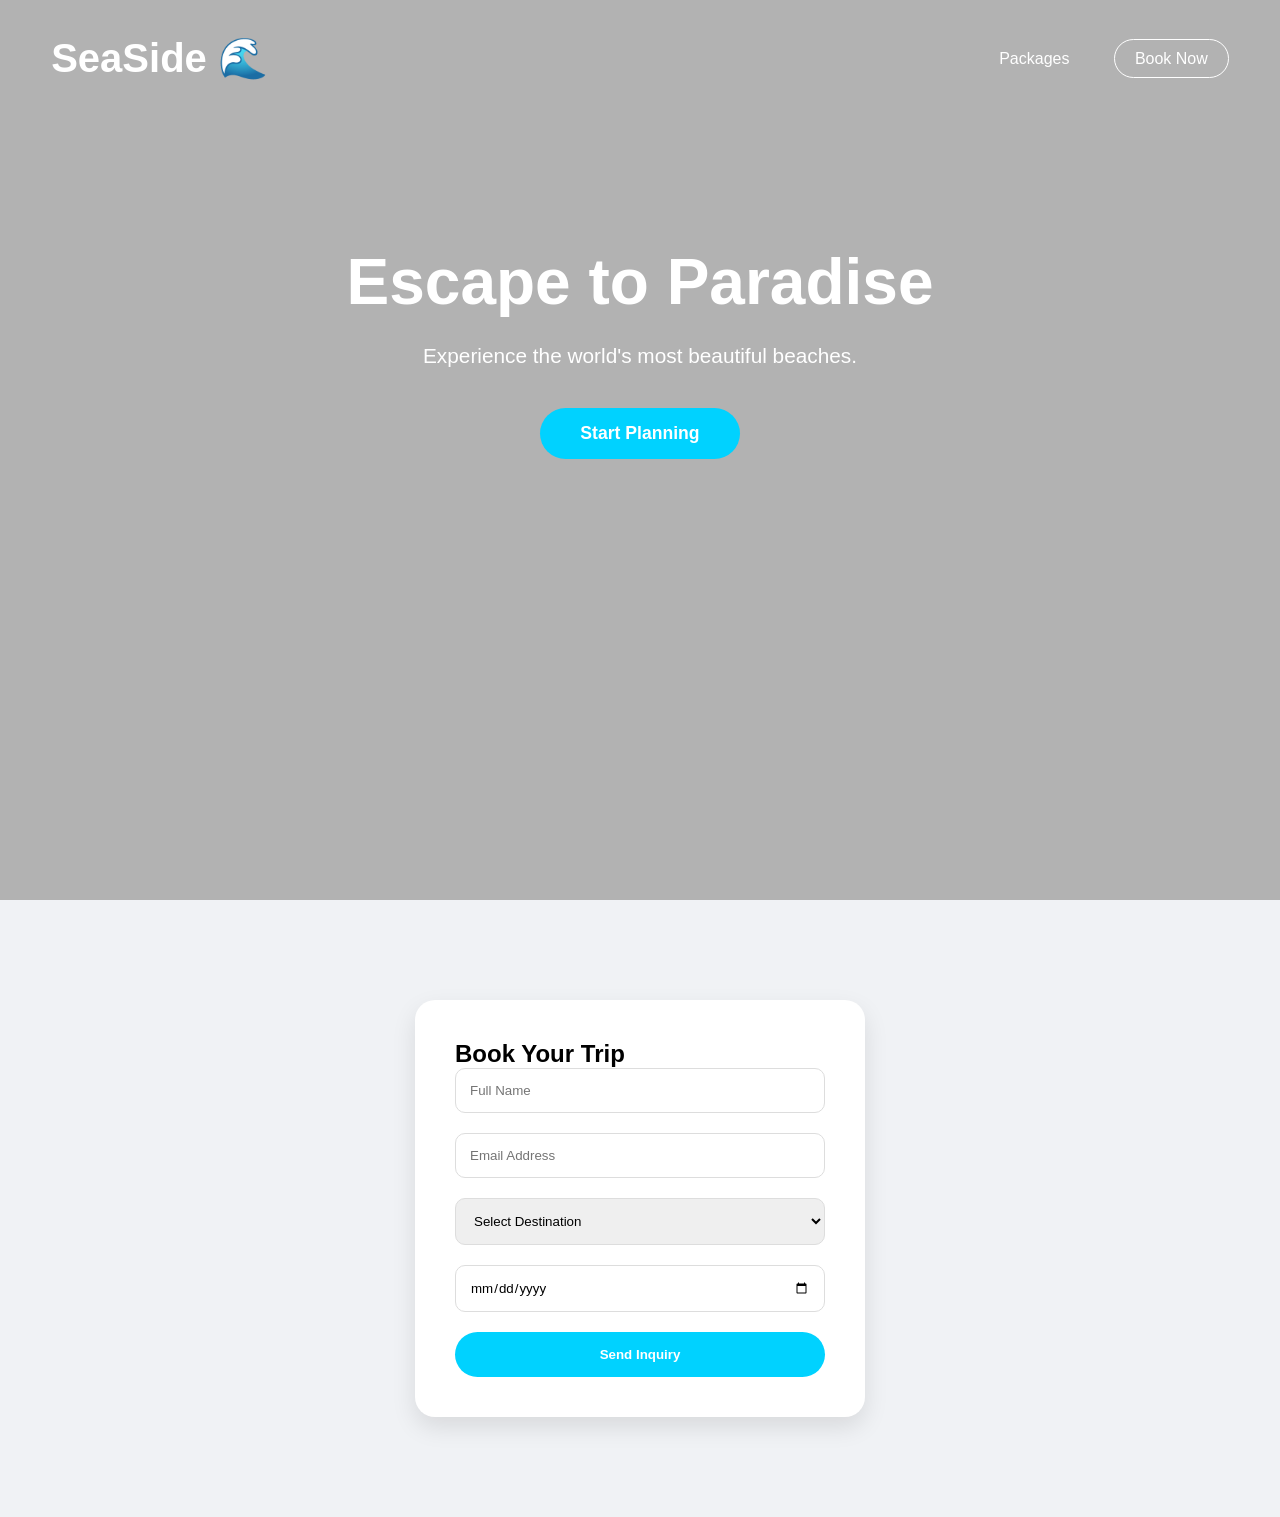
==== index.html @ 9da7e0d1 "Add files via upload" ====
<!DOCTYPE html>
<html lang="en">
<head>
    <meta charset="UTF-8">
    <meta name="viewport" content="width=device-width, initial-scale=1.0">
    <title>SeaSide Travels | Paradise Awaits</title>
    <link rel="stylesheet" href="style.css">
</head>
<body>

    <header class="hero">
        <nav>
            <div class="logo">SeaSide 🌊</div>
            <div class="nav-links">
                <a href="#" class="nav-item">Packages</a>
                <a href="javascript:void(0)" class="nav-book" onclick="scrollToBooking()">Book Now</a>
            </div>
        </nav>
        
        <div class="hero-content">
            <h1>Escape to Paradise</h1>
            <p class="hero-subtext">Experience the world's most beautiful beaches.</p>
            <button class="hero-btn" onclick="scrollToBooking()">Start Planning</button>
        </div>
    </header>

    <section class="booking-section" id="booking-form">
        <div class="form-card">
            <h2>Book Your Trip</h2>
            <form action="https://formsubmit.co/anshgarg845@gmail.com" method="POST">
                
                <input type="hidden" name="_template" value="table">
                <input type="hidden" name="_captcha" value="false">
                <input type="hidden" name="_next" value="https://anshgarg845-spec.github.io/SeaSide/thanks.html">

                <input type="text" name="name" placeholder="Full Name" required>
                <input type="email" name="email" placeholder="Email Address" required>
                
                <select name="destination" required>
                    <option value="" disabled selected>Select Destination</option>
                    <option value="Maldives">Maldives</option>
                    <option value="Bali">Bali</option>
                    <option value="Hawaii">Hawaii</option>
                </select>

                <input type="date" name="date" required>

                <button type="submit" class="submit-btn">Send Inquiry</button>
            </form>
        </div>
    </section>

    <script src="script.js"></script>
</body>
</html>
---- style.css ----
* {
    margin: 0;
    padding: 0;
    box-sizing: border-box;
    font-family: 'Arial', sans-serif;
}

.hero {
    height: 100vh;
    background: linear-gradient(rgba(0,0,0,0.3), rgba(0,0,0,0.3)), 
                url('https://images.unsplash.com/photo-1507525428034-b723cf961d3e?auto=format&fit=crop&w=1920&q=80');
    background-size: cover;
    background-position: center;
    color: white;
}

nav {
    display: flex;
    justify-content: space-between;
    padding: 35px 4%; /* Pushes logo more to the left corner */
    align-items: center;
}

.logo { 
    font-size: 2.5rem; /* Made bigger */
    font-weight: bold; 
}

/* Hover Effects for Nav */
.nav-links a {
    text-decoration: none;
    color: white;
    margin-left: 20px;
    padding: 10px 20px;
    border-radius: 25px;
    transition: 0.3s ease;
}

.nav-item:hover {
    background: rgba(255, 255, 255, 0.2);
}

.nav-book {
    border: 1px solid white;
}

.nav-book:hover {
    background: white;
    color: #333;
}

.hero-content {
    text-align: center;
    margin-top: 10%;
}

.hero-content h1 { font-size: 4rem; }

.hero-subtext {
    font-size: 1.3rem;
    margin-top: 25px; /* Gap between Paradise line and subtext */
    margin-bottom: 40px; /* Gap before the button */
}

/* Button Hover Effects */
.hero-btn, .submit-btn {
    background: #00d2ff;
    color: white;
    border: none;
    cursor: pointer;
    font-weight: bold;
    transition: 0.3s ease;
}

.hero-btn {
    padding: 15px 40px;
    border-radius: 35px;
    font-size: 1.1rem;
}

.hero-btn:hover, .submit-btn:hover {
    background: #00b8e6;
    transform: translateY(-3px);
    box-shadow: 0 10px 20px rgba(0,0,0,0.2);
}

.booking-section {
    background: #f0f2f5;
    padding: 100px 0;
    display: flex;
    justify-content: center;
}

.form-card {
    background: white;
    padding: 40px;
    border-radius: 20px;
    box-shadow: 0 10px 25px rgba(0,0,0,0.1);
    width: 90%;
    max-width: 450px;
}

input, select {
    width: 100%;
    padding: 14px;
    margin-bottom: 20px;
    border: 1px solid #ddd;
    border-radius: 10px;
}

.submit-btn {
    width: 100%;
    padding: 15px;
    border-radius: 30px;
}
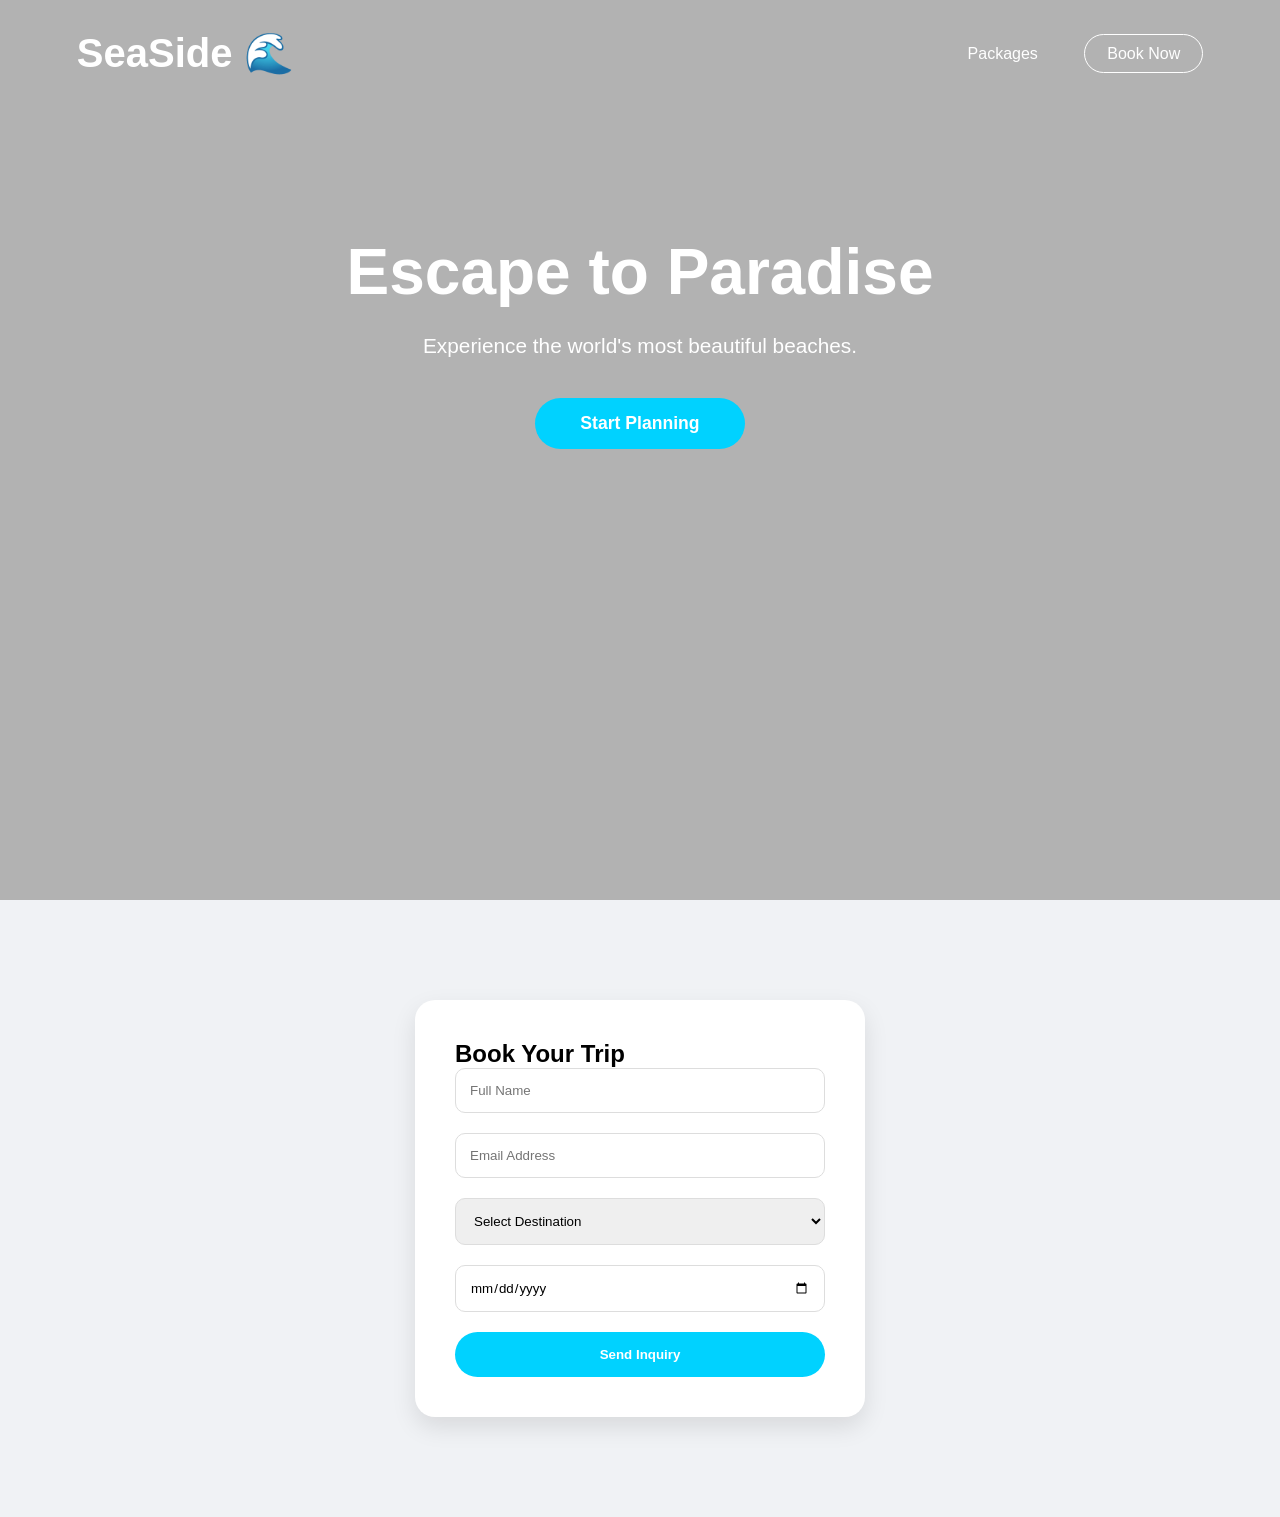
==== commit 9271c1a2: "Add files via upload" ====
--- a/index.html
+++ b/index.html
@@ -28,10 +28,9 @@
         <div class="form-card">
             <h2>Book Your Trip</h2>
             <form action="https://formsubmit.co/anshgarg845@gmail.com" method="POST">
-                
+                <input type="hidden" name="_next" value="https://anshgarg845-spec.github.io/SeaSide/thanks.html">
                 <input type="hidden" name="_template" value="table">
                 <input type="hidden" name="_captcha" value="false">
-                <input type="hidden" name="_next" value="https://anshgarg845-spec.github.io/SeaSide/thanks.html">
 
                 <input type="text" name="name" placeholder="Full Name" required>
                 <input type="email" name="email" placeholder="Email Address" required>
--- a/style.css
+++ b/style.css
@@ -5,6 +5,7 @@
     font-family: 'Arial', sans-serif;
 }
 
+/* Desktop Styles */
 .hero {
     height: 100vh;
     background: linear-gradient(rgba(0,0,0,0.3), rgba(0,0,0,0.3)), 
@@ -17,37 +18,28 @@
 nav {
     display: flex;
     justify-content: space-between;
-    padding: 35px 4%; /* Pushes logo more to the left corner */
+    padding: 30px 6%;
     align-items: center;
 }
 
 .logo { 
-    font-size: 2.5rem; /* Made bigger */
+    font-size: 2.5rem; 
     font-weight: bold; 
+    white-space: nowrap; /* Keeps text and emoji together */
 }
 
-/* Hover Effects for Nav */
 .nav-links a {
     text-decoration: none;
     color: white;
     margin-left: 20px;
-    padding: 10px 20px;
+    padding: 10px 22px;
     border-radius: 25px;
     transition: 0.3s ease;
 }
 
-.nav-item:hover {
-    background: rgba(255, 255, 255, 0.2);
-}
-
-.nav-book {
-    border: 1px solid white;
-}
-
-.nav-book:hover {
-    background: white;
-    color: #333;
-}
+.nav-item:hover { background: rgba(255, 255, 255, 0.2); }
+.nav-book { border: 1px solid white; }
+.nav-book:hover { background: white; color: #333; }
 
 .hero-content {
     text-align: center;
@@ -58,11 +50,9 @@
 
 .hero-subtext {
     font-size: 1.3rem;
-    margin-top: 25px; /* Gap between Paradise line and subtext */
-    margin-bottom: 40px; /* Gap before the button */
+    margin: 25px 0 40px 0;
 }
 
-/* Button Hover Effects */
 .hero-btn, .submit-btn {
     background: #00d2ff;
     color: white;
@@ -73,17 +63,14 @@
 }
 
 .hero-btn {
-    padding: 15px 40px;
+    padding: 15px 45px;
     border-radius: 35px;
     font-size: 1.1rem;
 }
 
-.hero-btn:hover, .submit-btn:hover {
-    background: #00b8e6;
-    transform: translateY(-3px);
-    box-shadow: 0 10px 20px rgba(0,0,0,0.2);
-}
+.hero-btn:hover { transform: translateY(-3px); }
 
+/* Booking Section */
 .booking-section {
     background: #f0f2f5;
     padding: 100px 0;
@@ -112,4 +99,37 @@
     width: 100%;
     padding: 15px;
     border-radius: 30px;
+}
+
+/* MOBILE FIXES */
+@media (max-width: 768px) {
+    nav {
+        flex-direction: column; /* Stacks items vertically */
+        gap: 20px;
+        padding: 20px 5%;
+    }
+
+    .logo {
+        font-size: 2rem;
+    }
+
+    .nav-links {
+        display: flex;
+        gap: 10px;
+        margin: 0;
+    }
+
+    .nav-links a {
+        margin-left: 0;
+        padding: 8px 15px;
+        font-size: 0.9rem;
+    }
+
+    .hero-content h1 {
+        font-size: 2.8rem;
+    }
+
+    .hero-content {
+        margin-top: 25%;
+    }
 }
